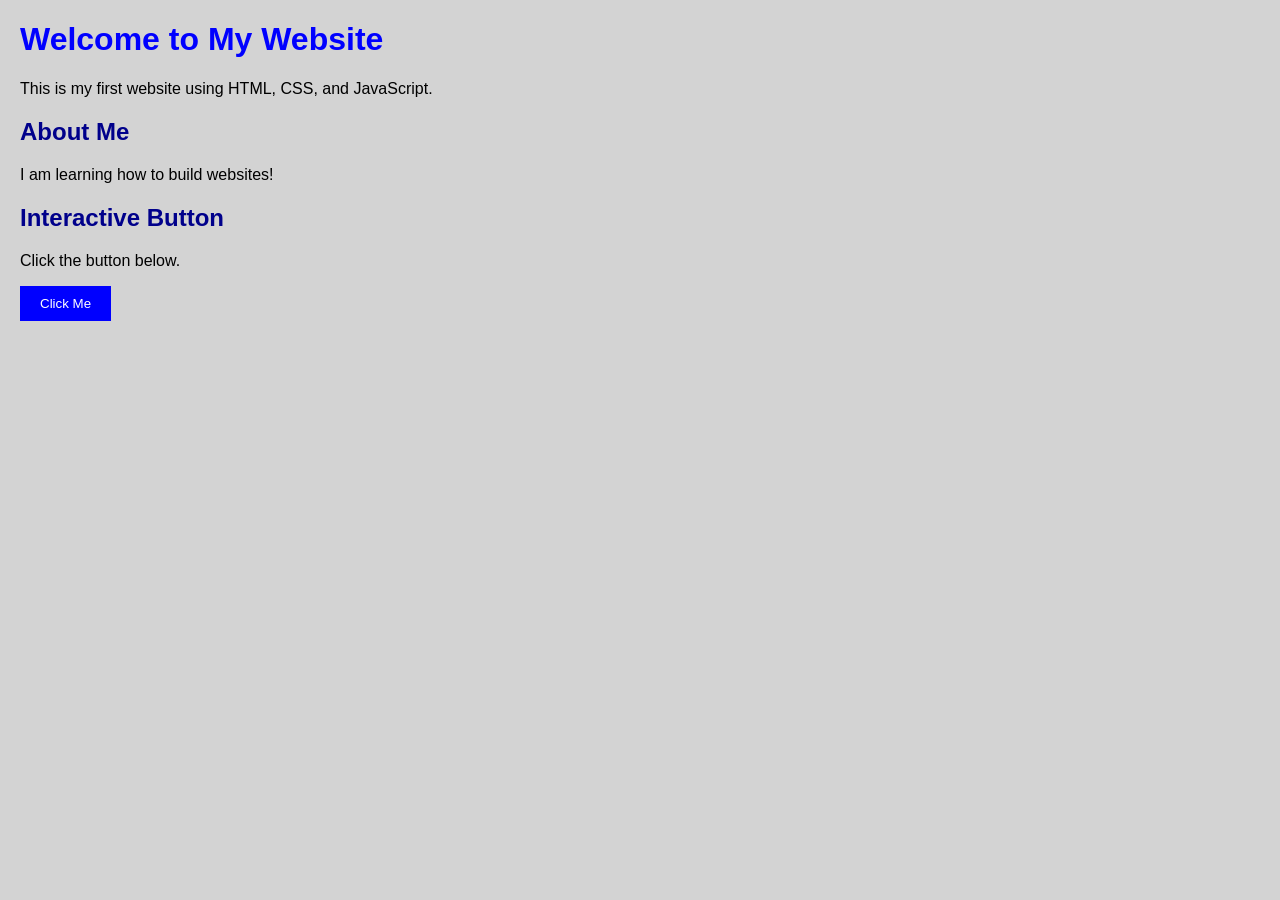
==== index.html @ 363f7736 "added basic files for html, js, and css" ====
<!DOCTYPE html>
<html lang="en">
<head>
    <meta charset="UTF-8">
    <meta name="viewport" content="width=device-width, initial-scale=1.0">
    <title>My First Website</title>
    <link rel="stylesheet" href="style.css">
</head>
<body>

    <h1>Welcome to My Website</h1>
    <p>This is my first website using HTML, CSS, and JavaScript.</p>

    <h2>About Me</h2>
    <p>I am learning how to build websites!</p>

    <h2>Interactive Button</h2>
    <p id="message">Click the button below.</p>
    <button id="myButton">Click Me</button>

    <script src="script.js"></script>
</body>
</html>
---- style.css ----
/* General page styling */
body {
    font-family: Arial, sans-serif;
    background-color: lightgray;
    color: black;
    margin: 20px;
}

/* Headings */
h1 {
    color: blue;
}

h2 {
    color: darkblue;
}

/* Buttons */
button {
    background-color: blue;
    color: white;
    padding: 10px 20px;
    border: none;
    cursor: pointer;
}
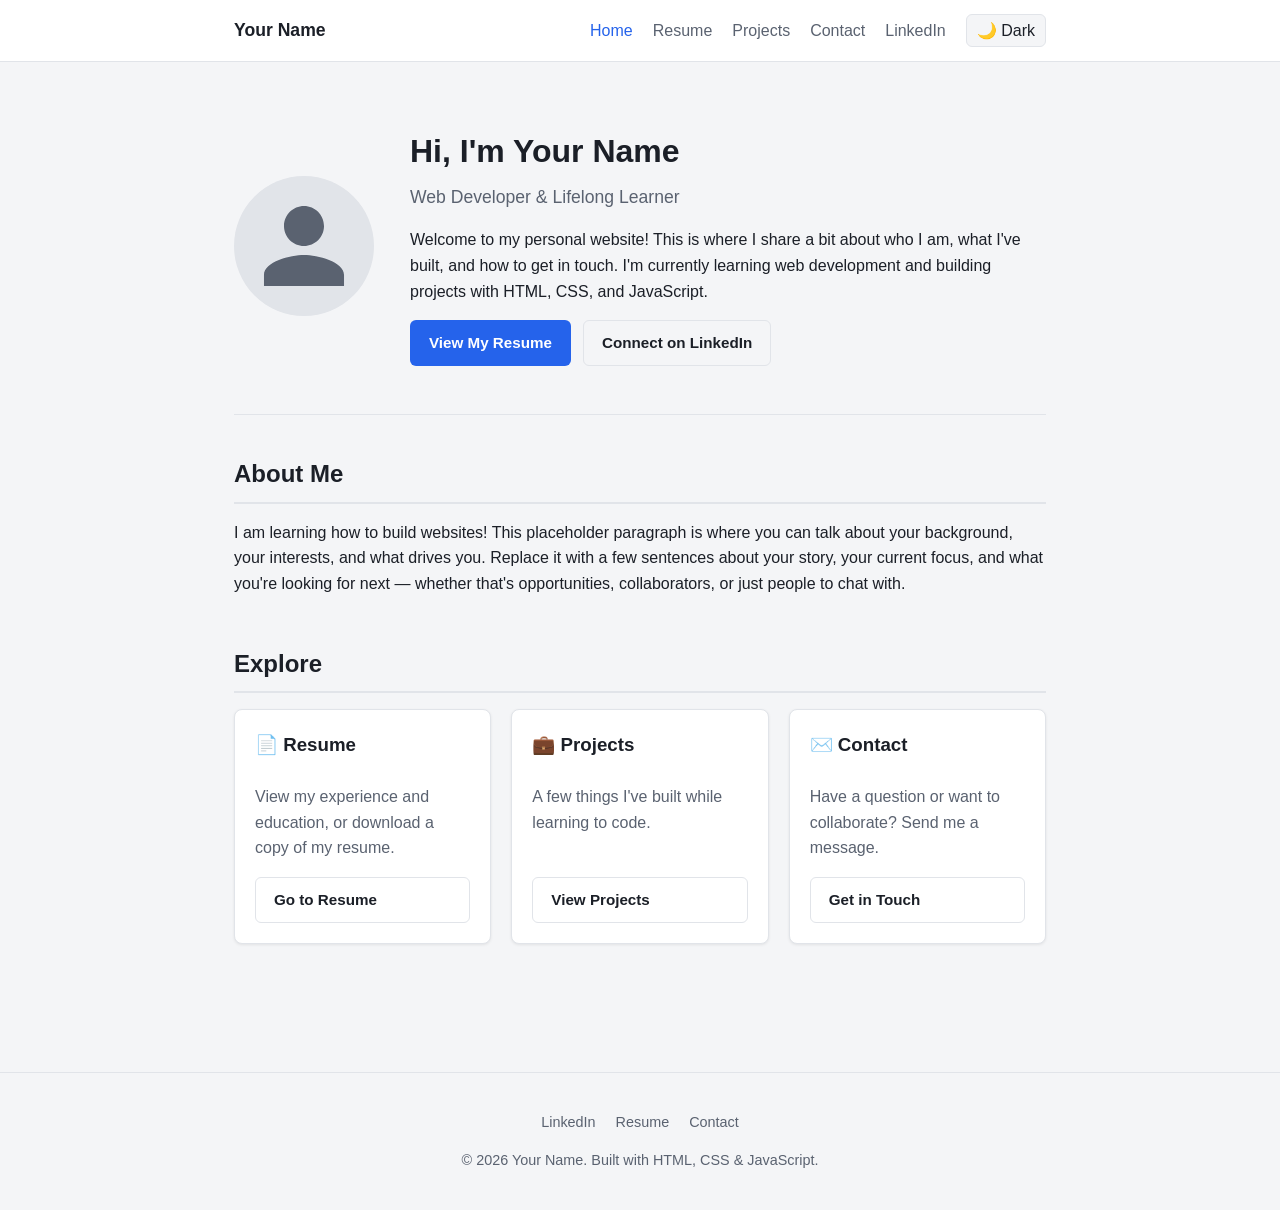
==== commit 0c34e05d: "claude changes" ====
--- a/index.html
+++ b/index.html
@@ -3,20 +3,97 @@
 <head>
     <meta charset="UTF-8">
     <meta name="viewport" content="width=device-width, initial-scale=1.0">
-    <title>My First Website</title>
+    <title>Your Name | Home</title>
     <link rel="stylesheet" href="style.css">
+    <script>
+        (function () {
+            var t = localStorage.getItem("theme") ||
+                (window.matchMedia && window.matchMedia("(prefers-color-scheme: dark)").matches ? "dark" : "light");
+            document.documentElement.setAttribute("data-theme", t);
+        })();
+    </script>
 </head>
 <body>
 
-    <h1>Welcome to My Website</h1>
-    <p>This is my first website using HTML, CSS, and JavaScript.</p>
+    <nav class="site-nav">
+        <div class="nav-inner">
+            <a class="nav-brand" href="index.html">Your Name</a>
+            <button class="nav-toggle" id="nav-toggle" aria-label="Toggle navigation">
+                <svg viewBox="0 0 24 24" fill="none" stroke="currentColor" stroke-width="2"><line x1="3" y1="6" x2="21" y2="6"/><line x1="3" y1="12" x2="21" y2="12"/><line x1="3" y1="18" x2="21" y2="18"/></svg>
+            </button>
+            <ul class="nav-links" id="nav-links">
+                <li><a href="index.html">Home</a></li>
+                <li><a href="resume.html">Resume</a></li>
+                <li><a href="projects.html">Projects</a></li>
+                <li><a href="contact.html">Contact</a></li>
+                <li><a href="https://www.linkedin.com/in/yourname/" target="_blank" rel="noopener">LinkedIn</a></li>
+                <li><button id="theme-toggle" aria-label="Toggle dark mode">🌙 Dark</button></li>
+            </ul>
+        </div>
+    </nav>
 
-    <h2>About Me</h2>
-    <p>I am learning how to build websites!</p>
+    <main class="page-content">
 
-    <h2>Interactive Button</h2>
-    <p id="message">Click the button below.</p>
-    <button id="myButton">Click Me</button>
+        <section class="hero">
+            <div class="avatar-placeholder" aria-hidden="true">
+                <svg viewBox="0 0 24 24" fill="currentColor"><path d="M12 12c2.7 0 4.9-2.2 4.9-4.9S14.7 2.2 12 2.2 7.1 4.4 7.1 7.1 9.3 12 12 12zm0 2.2c-3.3 0-9.8 1.6-9.8 4.9v2.7h19.6v-2.7c0-3.3-6.5-4.9-9.8-4.9z"/></svg>
+            </div>
+            <div>
+                <h1>Hi, I'm Your Name <!-- TODO: replace with your real name --></h1>
+                <p class="tagline">Web Developer &amp; Lifelong Learner <!-- TODO: replace with your real title/tagline --></p>
+                <p>
+                    Welcome to my personal website! This is where I share a bit about who I am,
+                    what I've built, and how to get in touch. I'm currently learning web
+                    development and building projects with HTML, CSS, and JavaScript.
+                </p>
+                <div class="hero-actions">
+                    <a class="btn btn-primary" href="resume.html">View My Resume</a>
+                    <a class="btn btn-secondary" href="https://www.linkedin.com/in/yourname/" target="_blank" rel="noopener">Connect on LinkedIn</a>
+                </div>
+            </div>
+        </section>
+
+        <section id="about">
+            <h2>About Me</h2>
+            <p>
+                I am learning how to build websites! This placeholder paragraph is where you can
+                talk about your background, your interests, and what drives you. Replace it with
+                a few sentences about your story, your current focus, and what you're looking for
+                next &mdash; whether that's opportunities, collaborators, or just people to chat with.
+            </p>
+        </section>
+
+        <section id="highlights">
+            <h2>Explore</h2>
+            <div class="card-grid">
+                <div class="card">
+                    <h3>📄 Resume</h3>
+                    <p>View my experience and education, or download a copy of my resume.</p>
+                    <a class="btn btn-secondary" href="resume.html">Go to Resume</a>
+                </div>
+                <div class="card">
+                    <h3>💼 Projects</h3>
+                    <p>A few things I've built while learning to code.</p>
+                    <a class="btn btn-secondary" href="projects.html">View Projects</a>
+                </div>
+                <div class="card">
+                    <h3>✉️ Contact</h3>
+                    <p>Have a question or want to collaborate? Send me a message.</p>
+                    <a class="btn btn-secondary" href="contact.html">Get in Touch</a>
+                </div>
+            </div>
+        </section>
+
+    </main>
+
+    <footer class="site-footer">
+        <p>
+            <a href="https://www.linkedin.com/in/yourname/" target="_blank" rel="noopener">LinkedIn</a>
+            <a href="resume.html">Resume</a>
+            <a href="contact.html">Contact</a>
+        </p>
+        <p>&copy; <span class="current-year"></span> Your Name. Built with HTML, CSS &amp; JavaScript.</p>
+    </footer>
 
     <script src="script.js"></script>
 </body>
--- a/style.css
+++ b/style.css
@@ -1,25 +1,369 @@
-/* General page styling */
+/* ===== Theme variables ===== */
+:root {
+    --bg: #f4f5f7;
+    --bg-alt: #ffffff;
+    --text: #1b1f27;
+    --text-muted: #5a6270;
+    --accent: #2563eb;
+    --accent-hover: #1d4ed8;
+    --border: #e1e4e9;
+    --card-shadow: 0 1px 3px rgba(0, 0, 0, 0.08);
+    --nav-bg: #ffffff;
+}
+
+[data-theme="dark"] {
+    --bg: #14161a;
+    --bg-alt: #1d2026;
+    --text: #e8eaed;
+    --text-muted: #a0a6b0;
+    --accent: #5b8def;
+    --accent-hover: #7aa2f3;
+    --border: #2b2f37;
+    --card-shadow: 0 1px 3px rgba(0, 0, 0, 0.4);
+    --nav-bg: #1d2026;
+}
+
+* {
+    box-sizing: border-box;
+}
+
 body {
-    font-family: Arial, sans-serif;
-    background-color: lightgray;
-    color: black;
-    margin: 20px;
-}
-
-/* Headings */
-h1 {
-    color: blue;
-}
-
-h2 {
-    color: darkblue;
-}
-
-/* Buttons */
-button {
-    background-color: blue;
-    color: white;
-    padding: 10px 20px;
+    font-family: -apple-system, BlinkMacSystemFont, "Segoe UI", Roboto, Helvetica, Arial, sans-serif;
+    background-color: var(--bg);
+    color: var(--text);
+    margin: 0;
+    line-height: 1.6;
+    transition: background-color 0.2s ease, color 0.2s ease;
+}
+
+a {
+    color: var(--accent);
+    text-decoration: none;
+}
+
+a:hover {
+    color: var(--accent-hover);
+    text-decoration: underline;
+}
+
+.page-content {
+    max-width: 860px;
+    margin: 0 auto;
+    padding: 40px 24px 80px;
+}
+
+/* ===== Navbar ===== */
+.site-nav {
+    position: sticky;
+    top: 0;
+    z-index: 100;
+    background-color: var(--nav-bg);
+    border-bottom: 1px solid var(--border);
+}
+
+.nav-inner {
+    max-width: 860px;
+    margin: 0 auto;
+    display: flex;
+    align-items: center;
+    justify-content: space-between;
+    padding: 14px 24px;
+}
+
+.nav-brand {
+    font-weight: 700;
+    font-size: 1.1rem;
+    color: var(--text);
+    text-decoration: none;
+}
+
+.nav-links {
+    display: flex;
+    align-items: center;
+    gap: 20px;
+    list-style: none;
+    margin: 0;
+    padding: 0;
+}
+
+.nav-links a {
+    color: var(--text-muted);
+    font-weight: 500;
+}
+
+.nav-links a.active,
+.nav-links a:hover {
+    color: var(--accent);
+    text-decoration: none;
+}
+
+.nav-toggle {
+    display: none;
+    background: none;
     border: none;
     cursor: pointer;
-}
+    padding: 6px;
+    color: var(--text);
+}
+
+.nav-toggle svg {
+    width: 24px;
+    height: 24px;
+}
+
+#theme-toggle {
+    background: var(--bg);
+    border: 1px solid var(--border);
+    border-radius: 6px;
+    cursor: pointer;
+    padding: 6px 10px;
+    font-size: 1rem;
+    color: var(--text);
+}
+
+@media (max-width: 640px) {
+    .nav-toggle {
+        display: inline-flex;
+    }
+
+    .nav-links {
+        position: absolute;
+        top: 100%;
+        left: 0;
+        right: 0;
+        background-color: var(--nav-bg);
+        border-bottom: 1px solid var(--border);
+        flex-direction: column;
+        align-items: flex-start;
+        gap: 14px;
+        padding: 16px 24px;
+        display: none;
+    }
+
+    .nav-links.open {
+        display: flex;
+    }
+}
+
+/* ===== Hero / Intro ===== */
+.hero {
+    display: flex;
+    align-items: center;
+    gap: 36px;
+    padding: 24px 0 48px;
+    border-bottom: 1px solid var(--border);
+    margin-bottom: 40px;
+}
+
+.avatar-placeholder {
+    flex-shrink: 0;
+    width: 140px;
+    height: 140px;
+    border-radius: 50%;
+    background-color: var(--border);
+    display: flex;
+    align-items: center;
+    justify-content: center;
+    color: var(--text-muted);
+    overflow: hidden;
+}
+
+.avatar-placeholder svg {
+    width: 70%;
+    height: 70%;
+}
+
+.hero h1 {
+    margin: 0 0 6px;
+    font-size: 2rem;
+}
+
+.hero .tagline {
+    margin: 0 0 14px;
+    color: var(--text-muted);
+    font-size: 1.1rem;
+}
+
+.hero-actions {
+    display: flex;
+    gap: 12px;
+    flex-wrap: wrap;
+}
+
+@media (max-width: 560px) {
+    .hero {
+        flex-direction: column;
+        text-align: center;
+    }
+
+    .hero-actions {
+        justify-content: center;
+    }
+}
+
+/* ===== Buttons ===== */
+.btn {
+    display: inline-block;
+    padding: 10px 18px;
+    border-radius: 6px;
+    border: 1px solid transparent;
+    font-weight: 600;
+    cursor: pointer;
+    font-size: 0.95rem;
+}
+
+.btn:hover {
+    text-decoration: none;
+}
+
+.btn-primary {
+    background-color: var(--accent);
+    color: #fff;
+}
+
+.btn-primary:hover {
+    background-color: var(--accent-hover);
+    color: #fff;
+}
+
+.btn-secondary {
+    background-color: transparent;
+    color: var(--text);
+    border-color: var(--border);
+}
+
+.btn-secondary:hover {
+    border-color: var(--accent);
+    color: var(--accent);
+}
+
+/* ===== Sections ===== */
+section {
+    margin-bottom: 48px;
+}
+
+section h2 {
+    margin-bottom: 16px;
+    border-bottom: 2px solid var(--border);
+    padding-bottom: 8px;
+}
+
+/* ===== Cards (projects) ===== */
+.card-grid {
+    display: grid;
+    grid-template-columns: repeat(auto-fit, minmax(240px, 1fr));
+    gap: 20px;
+}
+
+.card {
+    background-color: var(--bg-alt);
+    border: 1px solid var(--border);
+    border-radius: 8px;
+    padding: 20px;
+    box-shadow: var(--card-shadow);
+    display: flex;
+    flex-direction: column;
+}
+
+.card h3 {
+    margin: 0 0 8px;
+}
+
+.card p {
+    color: var(--text-muted);
+    flex-grow: 1;
+}
+
+.card-tags {
+    display: flex;
+    gap: 6px;
+    flex-wrap: wrap;
+    margin: 10px 0;
+}
+
+.tag {
+    background-color: var(--bg);
+    border: 1px solid var(--border);
+    border-radius: 999px;
+    padding: 2px 10px;
+    font-size: 0.78rem;
+    color: var(--text-muted);
+}
+
+/* ===== Resume page ===== */
+.resume-embed {
+    width: 100%;
+    height: 80vh;
+    border: 1px solid var(--border);
+    border-radius: 8px;
+    background-color: var(--bg-alt);
+}
+
+.resume-fallback {
+    margin-top: 12px;
+    color: var(--text-muted);
+    font-size: 0.9rem;
+}
+
+/* ===== Contact form ===== */
+form {
+    display: flex;
+    flex-direction: column;
+    gap: 16px;
+    max-width: 500px;
+}
+
+label {
+    font-weight: 600;
+    margin-bottom: 6px;
+    display: block;
+}
+
+input,
+textarea {
+    width: 100%;
+    padding: 10px 12px;
+    border: 1px solid var(--border);
+    border-radius: 6px;
+    background-color: var(--bg-alt);
+    color: var(--text);
+    font-family: inherit;
+    font-size: 1rem;
+}
+
+input:focus,
+textarea:focus {
+    outline: 2px solid var(--accent);
+    outline-offset: 1px;
+}
+
+.form-status {
+    font-weight: 600;
+    min-height: 1.4em;
+}
+
+.form-status.success {
+    color: #1a9e5c;
+}
+
+.form-status.error {
+    color: #d9453d;
+}
+
+/* ===== Footer ===== */
+.site-footer {
+    border-top: 1px solid var(--border);
+    text-align: center;
+    padding: 24px;
+    color: var(--text-muted);
+    font-size: 0.9rem;
+}
+
+.site-footer a {
+    color: var(--text-muted);
+    margin: 0 8px;
+}
+
+.site-footer a:hover {
+    color: var(--accent);
+}
